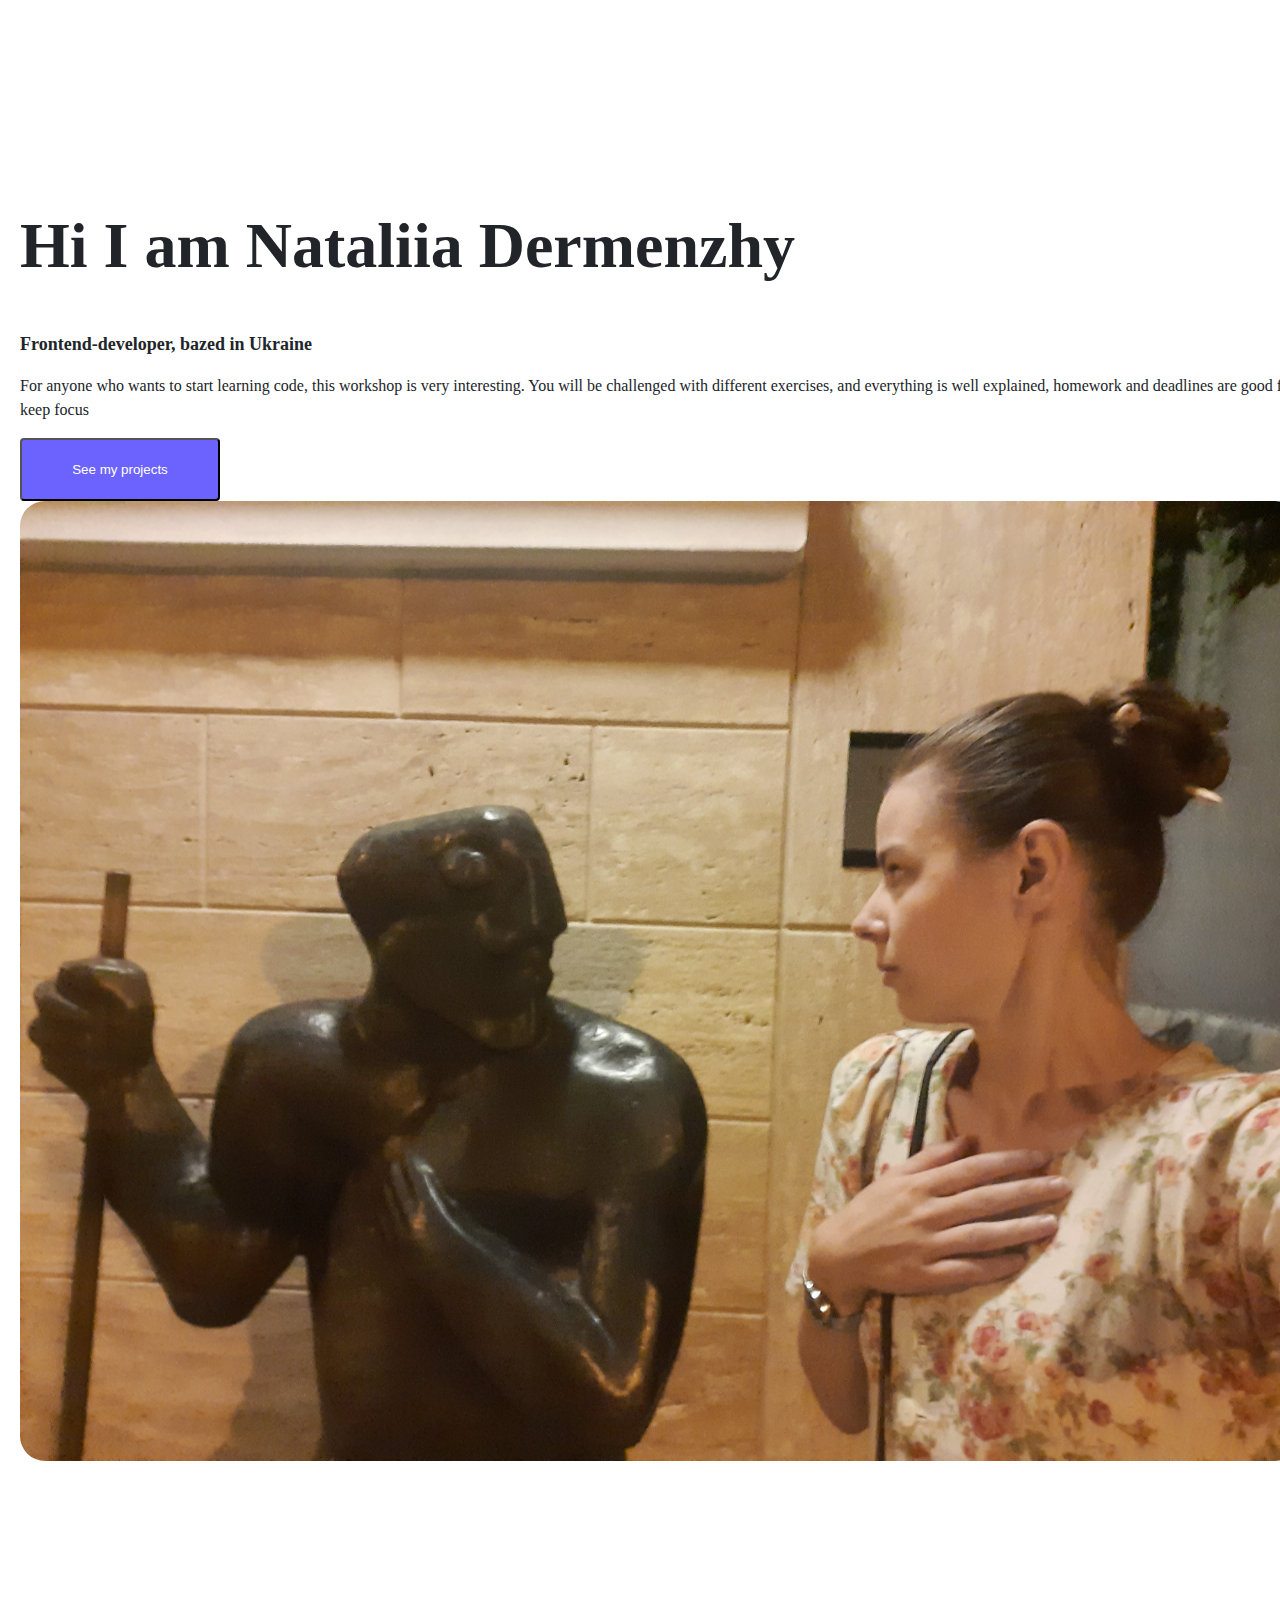
==== index.html @ 590f9b4a "index" ====
<!DOCTYPE html>
<html lang="en">
<head>
    <meta charset="UTF-8">
    <meta http-equiv="X-UA-Compatible" content="IE=edge">
    <meta name="viewport" content="width=device-width, initial-scale=1.0">
    <script src="https://cdn.jsdelivr.net/npm/@popperjs/core@2.11.6/dist/umd/popper.min.js" integrity="sha384-oBqDVmMz9ATKxIep9tiCxS/Z9fNfEXiDAYTujMAeBAsjFuCZSmKbSSUnQlmh/jp3" crossorigin="anonymous"></script>
<script src="https://cdn.jsdelivr.net/npm/bootstrap@5.3.0-alpha1/dist/js/bootstrap.min.js" integrity="sha384-mQ93GR66B00ZXjt0YO5KlohRA5SY2XofN4zfuZxLkoj1gXtW8ANNCe9d5Y3eG5eD" crossorigin="anonymous"></script>
    <title>About</title>
    <link rel="stylesheet" href="style.css" />
    
    <link rel="stylesheet"
          href="https://fonts.googleapis.com/css?family=Tangerine">
  <link href="https://cdn.jsdelivr.net/npm/bootstrap@5.3.0-alpha1/dist/css/bootstrap.min.css" rel="stylesheet"
    integrity="sha384-GLhlTQ8iRABdZLl6O3oVMWSktQOp6b7In1Zl3/Jr59b6EGGoI1aFkw7cmDA6j6gD" crossorigin="anonymous" />
    
</head>
<body>
    <div class="about-section container">
        <div class="row d-flex">
            <div class="col-lg-6">
    <h1 class="mb-4">
        Hi I am Nataliia Dermenzhy
    </h1>
    <h2 class="mb-4">
        Frontend-developer, bazed in Ukraine
    </h2>
    <p>
        For anyone who wants to start learning code, this workshop is very interesting. You will be challenged with different exercises, and everything is well explained, homework and deadlines are good for keep focus
    </p>
    <button href=""
    class="btn btn-branding" >See my projects</button>
</div>
<div class="col-lg-6">
    <img src="Nataliia.jpg" 
    class="img-fluid"
    alt="">
</div>
</div>
</div>
</body>
---- style.css ----
body {
    margin: 0;
    font-family: var(--bs-font-sans-serif);
    font-size: 1rem;
    font-weight: 400;
    line-height: 1.5;
    color: #212529;
    background-color: #fff;
    -webkit-text-size-adjust: 100%;
    -webkit-tap-highlight-color: transparent;
}

.about-section{
    padding: 160px 20px;
}

.img-fluid{
    max-width: 100%;
    height: auto;
    border-radius: 25px;
}

.btn-branding{
    
    color: #ffff;
    background:  #6C63FF;
    height: 63px;
width: 200px;
left: 979px;
top: 1074px;
border-radius: 4px;
padding: 18px 30px 18px 30px;

}

h1{
    font-family: Playfair Display;
font-weight: 700;
letter-spacing: 0em;
text-align: left;
font-family: Playfair Display;
font-size: 64px;
font-weight: 700;
line-height: 85px;

}

h2{
    font-family: Poppins;
font-size: 18px;
font-weight: 700;
line-height: 27px;
letter-spacing: 0em;
text-align: left;

}

.container{
    width: 100%;
}

@media(max-width: 900px){
.about-section{
    text-align: center;
    padding: 0;
}

h1, h2{
    text-align: center;
}

}
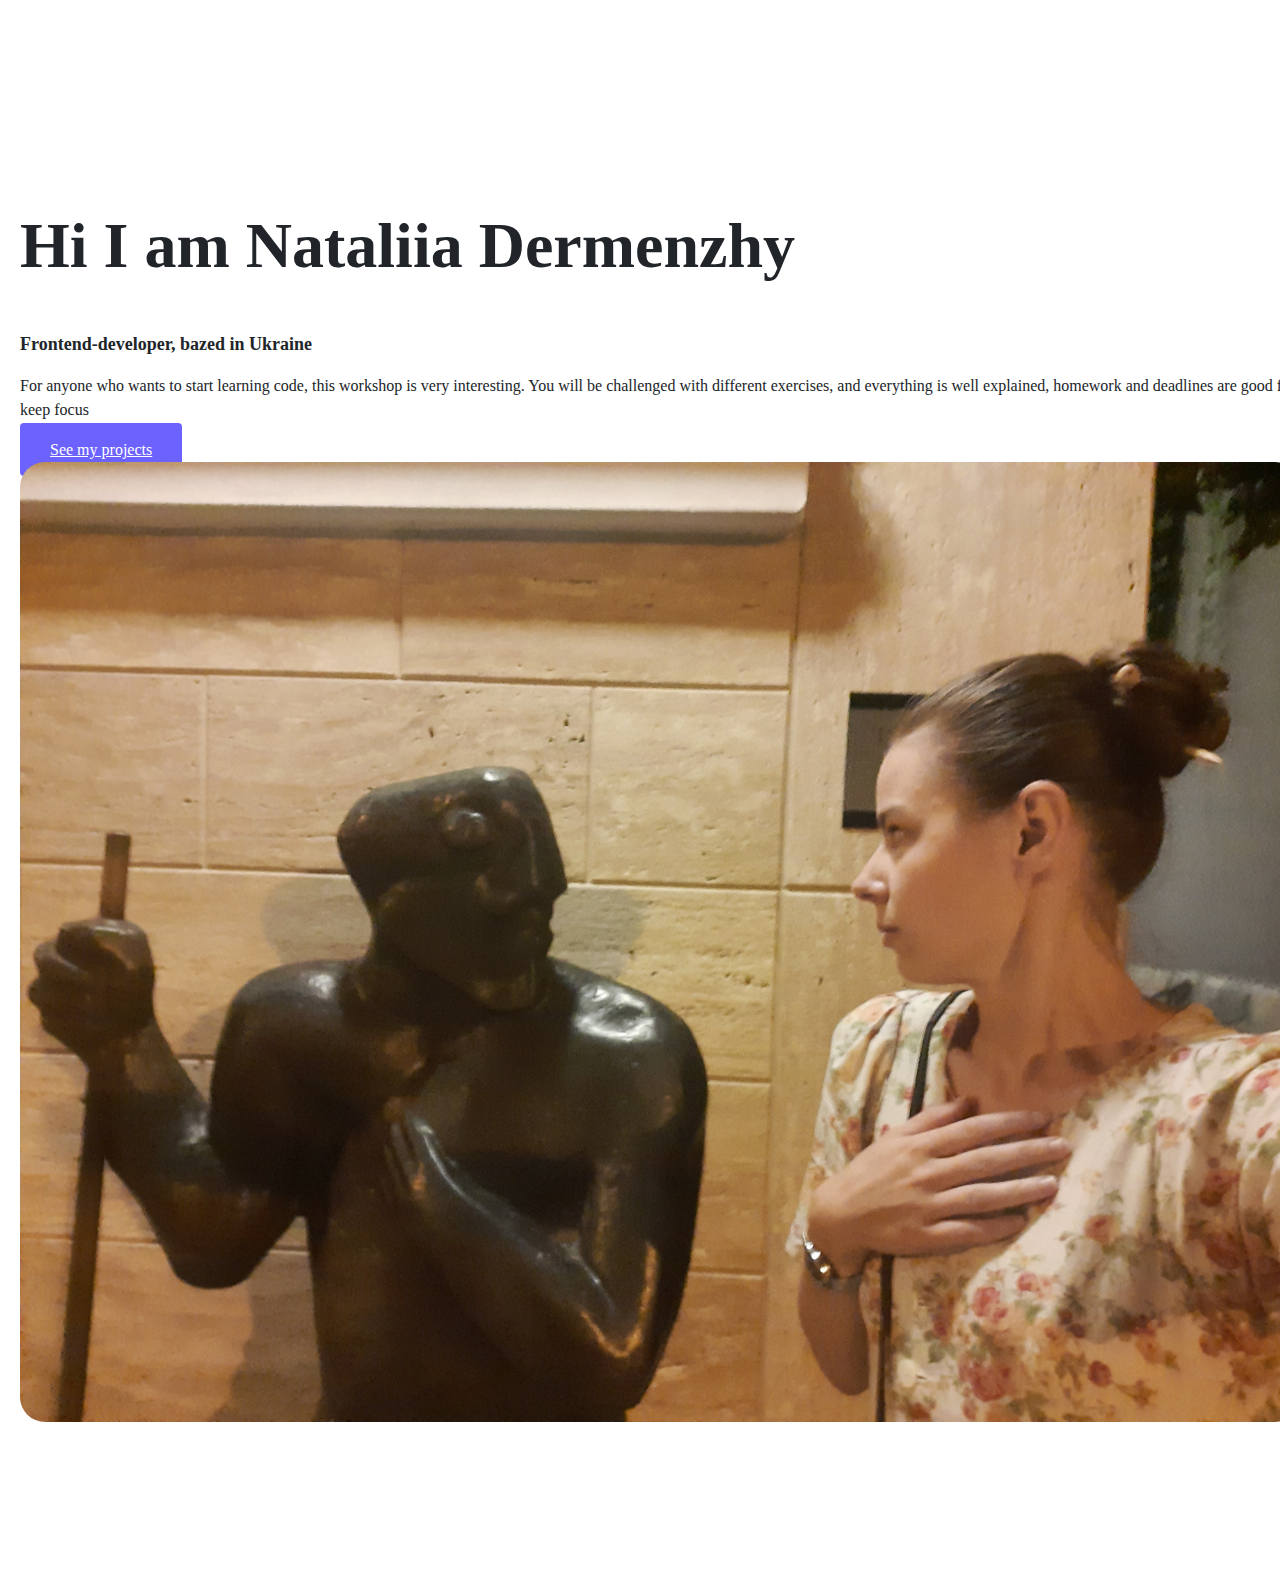
==== commit 3c789025: "Update index.html" ====
--- a/index.html
+++ b/index.html
@@ -28,8 +28,8 @@
     <p>
         For anyone who wants to start learning code, this workshop is very interesting. You will be challenged with different exercises, and everything is well explained, homework and deadlines are good for keep focus
     </p>
-    <button href=""
-    class="btn btn-branding" >See my projects</button>
+    <a href="work.html"
+    class="btn btn-branding" >See my projects</a>
 </div>
 <div class="col-lg-6">
     <img src="Nataliia.jpg" 
